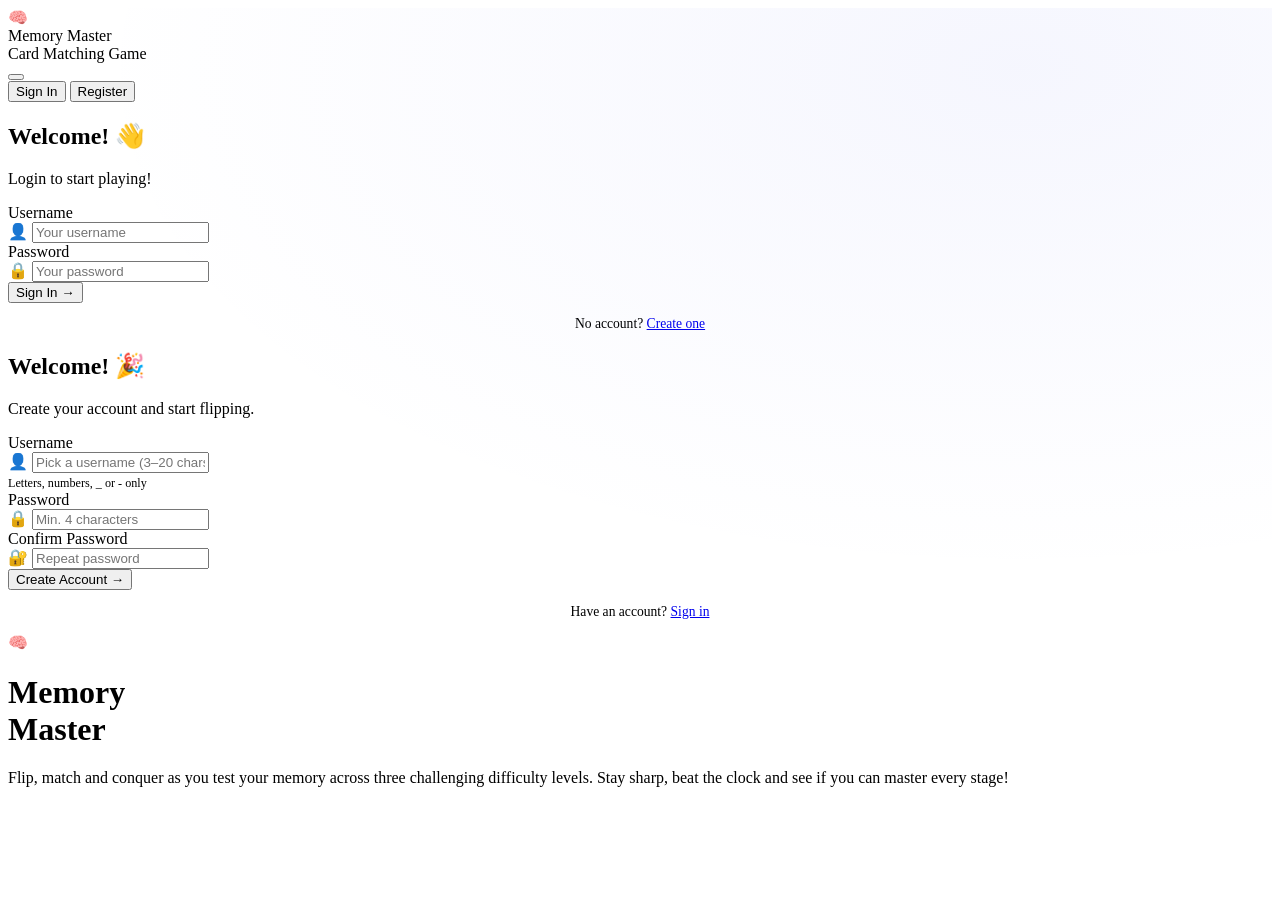
==== index.html @ 286e4a3a "first commit" ====
<!DOCTYPE html>
<html lang="en" data-theme="light">
<head>
  <meta charset="UTF-8"/>
  <meta name="viewport" content="width=device-width, initial-scale=1"/>
  <title>Memory Master — Welcome</title>
  <link rel="stylesheet" href="style.css"/>
  
  <style>
    .auth-form-side {
      position: relative;
      background: var(--surface);
      border-right: 1px solid var(--border);
    }
    
    .auth-form-side::before {
      content: '';
      position: absolute;
      inset: 0;
      background: radial-gradient(ellipse at 80% 10%, rgba(91, 106, 240, 0.06) 0%, transparent 65%);
      pointer-events: none;
    }
  </style>
</head>
<body>
  <div class="auth-wrap">

    <div class="auth-panel auth-form-side">
      <div class="auth-inner">

        <div class="auth-brand">
          <div class="auth-brand-icon">🧠</div>
          <div>
            <div class="auth-brand-name" style="font-family:'Baloo 2',cursive">Memory Master</div>
            <div class="auth-brand-sub">Card Matching Game</div>
          </div>
          <button class="theme-btn" style="margin-left:auto" title="Toggle theme"></button>
        </div>

        <div class="auth-tabs">
          <button class="auth-tab active" id="tab-login" onclick="switchTab('login')">
            Sign In
          </button>
          <button class="auth-tab" id="tab-register" onclick="switchTab('register')">
            Register
          </button>
        </div>

        <div id="form-login" class="auth-form">
          
          <div>
            <h2 class="auth-heading">Welcome! 👋</h2>
            <p class="auth-sub">Login to start playing!</p>
          </div>

          <div class="form-group">
            <label class="form-label" for="l-user">Username</label>
            <div class="input-icon-wrap">
              <span class="input-icon">👤</span>
              <input 
                class="form-input" 
                type="text" 
                id="l-user"
                placeholder="Your username" 
                maxlength="20"
                autocomplete="username" 
                onkeydown="if(event.key==='Enter') doLogin()"
              />
            </div>
          </div>

          <div class="form-group">
            <label class="form-label" for="l-pass">Password</label>
            <div class="input-icon-wrap">
              <span class="input-icon">🔒</span>
              <input 
                class="form-input" 
                type="password" 
                id="l-pass"
                placeholder="Your password" 
                maxlength="60"
                autocomplete="current-password" 
                onkeydown="if(event.key==='Enter') doLogin()"
              />
            </div>
            <span class="form-error" id="l-err"></span>
          </div>

          <button class="btn btn-primary btn-full btn-lg" id="l-btn" onclick="doLogin()">
            Sign In →
          </button>

          <p style="text-align:center;font-size:.85rem;color:var(--text3)">
            No account? <a href="#" onclick="switchTab('register')">Create one</a>
          </p>
        </div>

        <div id="form-register" class="auth-form hidden">
          
          <div>
            <h2 class="auth-heading">Welcome! 🎉</h2>
            <p class="auth-sub">Create your account and start flipping.</p>
          </div>

          <div class="form-group">
            <label class="form-label" for="r-user">Username</label>
            <div class="input-icon-wrap">
              <span class="input-icon">👤</span>
              <input 
                class="form-input" 
                type="text" 
                id="r-user"
                placeholder="Pick a username (3–20 chars)" 
                maxlength="20"
                autocomplete="username" 
                onkeydown="if(event.key==='Enter') doRegister()"
              />
            </div>
            <small style="color:var(--text3);font-size:.76rem;margin-top:1px">
              Letters, numbers, _ or - only
            </small>
          </div>

          <div class="form-group">
            <label class="form-label" for="r-pass">Password</label>
            <div class="input-icon-wrap">
              <span class="input-icon">🔒</span>
              <input 
                class="form-input" 
                type="password" 
                id="r-pass"
                placeholder="Min. 4 characters" 
                maxlength="60"
                autocomplete="new-password" 
                onkeydown="if(event.key==='Enter') doRegister()"
              />
            </div>
          </div>

          <div class="form-group">
            <label class="form-label" for="r-pass2">Confirm Password</label>
            <div class="input-icon-wrap">
              <span class="input-icon">🔐</span>
              <input 
                class="form-input" 
                type="password" 
                id="r-pass2"
                placeholder="Repeat password" 
                maxlength="60"
                autocomplete="new-password" 
                onkeydown="if(event.key==='Enter') doRegister()"
              />
            </div>
            <span class="form-error" id="r-err"></span>
            <span class="form-success" id="r-ok"></span>
          </div>

          <button class="btn btn-primary btn-full btn-lg" id="r-btn" onclick="doRegister()">
            Create Account →
          </button>

          <p style="text-align:center;font-size:.85rem;color:var(--text3)">
            Have an account? <a href="#" onclick="switchTab('login')">Sign in</a>
          </p>
        </div>

      </div>
    </div>

    <div class="auth-panel auth-hero-side">
      
      <div class="h-orb h-orb-1"></div>
      <div class="h-orb h-orb-2"></div>
      <div class="h-orb h-orb-3"></div>

      <div class="auth-hero-content">
        <span class="auth-hero-icon">🧠</span>
        <h1 class="auth-hero-title">
          Memory<br/>Master
        </h1>
        <p class="auth-hero-desc">
          Flip, match and conquer as you test your memory across three challenging difficulty levels. 
          Stay sharp, beat the clock and see if you can master every stage!
        </p>
      </div>
      
    </div>

  </div>

  <!-- Scripts -->
  <script src="app.js"></script>
  
  <script>
    // Redirect if already signed in
    if (Auth.isLoggedIn()) {
      window.location.href = 'home.html';
    }

    // Initialize theme system
    Theme.init();

    // TAB SWITCHING
    
    /**
     * Switch between login and registration tabs
     */
    function switchTab(tab) {
      const isLogin = (tab === 'login');
      
      // Update tab button states
      const loginTab = document.getElementById('tab-login');
      const registerTab = document.getElementById('tab-register');
      
      loginTab.classList.toggle('active', isLogin);
      registerTab.classList.toggle('active', !isLogin);
      
      // Show/hide forms
      const loginForm = document.getElementById('form-login');
      const registerForm = document.getElementById('form-register');
      
      loginForm.classList.toggle('hidden', !isLogin);
      registerForm.classList.toggle('hidden', isLogin);
      
      // Clear all error/success messages
      const messageIds = ['l-err', 'r-err', 'r-ok'];
      
      messageIds.forEach(id => {
        const element = document.getElementById(id);
        if (element) {
          element.textContent = '';
        }
      });
    }

    // LOGIN HANDLER
    
    /**
     * Process login form submission
     */
    function doLogin() {
      // Get form values
      const username = document.getElementById('l-user').value;
      const password = document.getElementById('l-pass').value;
      
      // Get UI elements
      const errorElement = document.getElementById('l-err');
      const buttonElement = document.getElementById('l-btn');
      
      // Clear previous error
      errorElement.textContent = '';
      
      // Disable button and show loading state
      buttonElement.disabled = true;
      buttonElement.textContent = 'Signing in…';
      
      // Simulate slight delay for better UX
      setTimeout(() => {
        // Attempt login
        const result = Auth.login(username, password);
        
        if (result.ok) {
          // Login successful
          buttonElement.textContent = '✓ Done!';
          
          // Redirect to home page
          setTimeout(() => {
            window.location.href = 'home.html';
          }, 380);
        } else {
          // Login failed - show error
          errorElement.textContent = result.msg;
          
          // Re-enable button
          buttonElement.disabled = false;
          buttonElement.textContent = 'Sign In →';
        }
      }, 250);
    }

    // REGISTRATION HANDLER
    
    /**
     * Process registration form submission
     */
    function doRegister() {
      // Get form values
      const username = document.getElementById('r-user').value;
      const password = document.getElementById('r-pass').value;
      const confirmPassword = document.getElementById('r-pass2').value;
      
      // Get UI elements
      const errorElement = document.getElementById('r-err');
      const successElement = document.getElementById('r-ok');
      const buttonElement = document.getElementById('r-btn');
      
      // Clear previous messages
      errorElement.textContent = '';
      successElement.textContent = '';
      
      // Validate passwords match
      if (password !== confirmPassword) {
        errorElement.textContent = 'Passwords do not match.';
        return;
      }
      
      // Disable button and show loading state
      buttonElement.disabled = true;
      buttonElement.textContent = 'Creating…';
      
      // Simulate slight delay for better UX
      setTimeout(() => {
        // Attempt registration
        const result = Auth.register(username, password);
        
        if (result.ok) {
          // Registration successful
          successElement.textContent = '✓ Account created!';
          buttonElement.textContent = '✓ Redirecting…';
          
          // Redirect to home page
          setTimeout(() => {
            window.location.href = 'home.html';
          }, 420);
        } else {
          // Registration failed - show error
          errorElement.textContent = result.msg;
          
          // Re-enable button
          buttonElement.disabled = false;
          buttonElement.content = 'Create Account →';
        }
      }, 250);
    }
  </script>
  
</body>
</html>
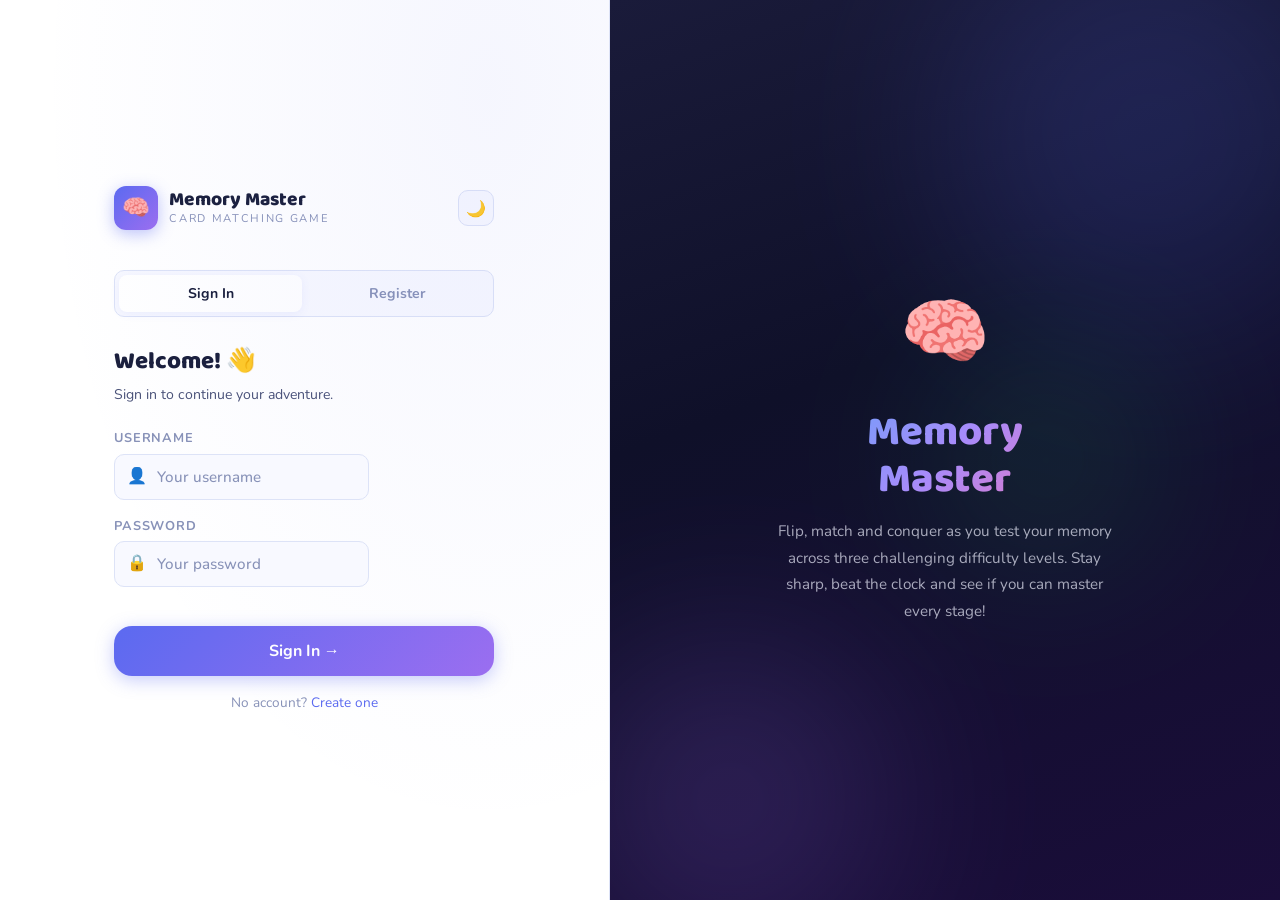
==== commit c1021a70: "Update index.html" ====
--- a/index.html
+++ b/index.html
@@ -1,338 +1,252 @@
 <!DOCTYPE html>
 <html lang="en" data-theme="light">
 <head>
-  <meta charset="UTF-8"/>
-  <meta name="viewport" content="width=device-width, initial-scale=1"/>
-  <title>Memory Master — Welcome</title>
-  <link rel="stylesheet" href="style.css"/>
-  
-  <style>
-    .auth-form-side {
-      position: relative;
-      background: var(--surface);
-      border-right: 1px solid var(--border);
-    }
-    
-    .auth-form-side::before {
-      content: '';
-      position: absolute;
-      inset: 0;
-      background: radial-gradient(ellipse at 80% 10%, rgba(91, 106, 240, 0.06) 0%, transparent 65%);
-      pointer-events: none;
-    }
-  </style>
+<meta charset="UTF-8"/>
+<meta name="viewport" content="width=device-width,initial-scale=1"/>
+<title>Memory Master — Welcome</title>
+<link rel="stylesheet" href="style.css"/>
+<style>
+/* Auth page-specific tweaks */
+.auth-form-side {
+  position: relative;
+  background: var(--surface);
+  border-right: 1px solid var(--border);
+}
+/* Light subtle bg on form side */
+.auth-form-side::before {
+  content: '';
+  position: absolute;
+  inset: 0;
+  background: radial-gradient(ellipse at 80% 10%, rgba(91,106,240,.06) 0%, transparent 65%);
+  pointer-events: none;
+}
+</style>
 </head>
 <body>
-  <div class="auth-wrap">
-
-    <div class="auth-panel auth-form-side">
-      <div class="auth-inner">
-
-        <div class="auth-brand">
-          <div class="auth-brand-icon">🧠</div>
-          <div>
-            <div class="auth-brand-name" style="font-family:'Baloo 2',cursive">Memory Master</div>
-            <div class="auth-brand-sub">Card Matching Game</div>
-          </div>
-          <button class="theme-btn" style="margin-left:auto" title="Toggle theme"></button>
-        </div>
-
-        <div class="auth-tabs">
-          <button class="auth-tab active" id="tab-login" onclick="switchTab('login')">
-            Sign In
-          </button>
-          <button class="auth-tab" id="tab-register" onclick="switchTab('register')">
-            Register
-          </button>
-        </div>
-
-        <div id="form-login" class="auth-form">
-          
-          <div>
-            <h2 class="auth-heading">Welcome! 👋</h2>
-            <p class="auth-sub">Login to start playing!</p>
-          </div>
-
-          <div class="form-group">
-            <label class="form-label" for="l-user">Username</label>
-            <div class="input-icon-wrap">
-              <span class="input-icon">👤</span>
-              <input 
-                class="form-input" 
-                type="text" 
-                id="l-user"
-                placeholder="Your username" 
-                maxlength="20"
-                autocomplete="username" 
-                onkeydown="if(event.key==='Enter') doLogin()"
-              />
-            </div>
-          </div>
-
-          <div class="form-group">
-            <label class="form-label" for="l-pass">Password</label>
-            <div class="input-icon-wrap">
-              <span class="input-icon">🔒</span>
-              <input 
-                class="form-input" 
-                type="password" 
-                id="l-pass"
-                placeholder="Your password" 
-                maxlength="60"
-                autocomplete="current-password" 
-                onkeydown="if(event.key==='Enter') doLogin()"
-              />
-            </div>
-            <span class="form-error" id="l-err"></span>
-          </div>
-
-          <button class="btn btn-primary btn-full btn-lg" id="l-btn" onclick="doLogin()">
-            Sign In →
-          </button>
-
-          <p style="text-align:center;font-size:.85rem;color:var(--text3)">
-            No account? <a href="#" onclick="switchTab('register')">Create one</a>
-          </p>
-        </div>
-
-        <div id="form-register" class="auth-form hidden">
-          
-          <div>
-            <h2 class="auth-heading">Welcome! 🎉</h2>
-            <p class="auth-sub">Create your account and start flipping.</p>
-          </div>
-
-          <div class="form-group">
-            <label class="form-label" for="r-user">Username</label>
-            <div class="input-icon-wrap">
-              <span class="input-icon">👤</span>
-              <input 
-                class="form-input" 
-                type="text" 
-                id="r-user"
-                placeholder="Pick a username (3–20 chars)" 
-                maxlength="20"
-                autocomplete="username" 
-                onkeydown="if(event.key==='Enter') doRegister()"
-              />
-            </div>
-            <small style="color:var(--text3);font-size:.76rem;margin-top:1px">
-              Letters, numbers, _ or - only
-            </small>
-          </div>
-
-          <div class="form-group">
-            <label class="form-label" for="r-pass">Password</label>
-            <div class="input-icon-wrap">
-              <span class="input-icon">🔒</span>
-              <input 
-                class="form-input" 
-                type="password" 
-                id="r-pass"
-                placeholder="Min. 4 characters" 
-                maxlength="60"
-                autocomplete="new-password" 
-                onkeydown="if(event.key==='Enter') doRegister()"
-              />
-            </div>
-          </div>
-
-          <div class="form-group">
-            <label class="form-label" for="r-pass2">Confirm Password</label>
-            <div class="input-icon-wrap">
-              <span class="input-icon">🔐</span>
-              <input 
-                class="form-input" 
-                type="password" 
-                id="r-pass2"
-                placeholder="Repeat password" 
-                maxlength="60"
-                autocomplete="new-password" 
-                onkeydown="if(event.key==='Enter') doRegister()"
-              />
-            </div>
-            <span class="form-error" id="r-err"></span>
-            <span class="form-success" id="r-ok"></span>
-          </div>
-
-          <button class="btn btn-primary btn-full btn-lg" id="r-btn" onclick="doRegister()">
-            Create Account →
-          </button>
-
-          <p style="text-align:center;font-size:.85rem;color:var(--text3)">
-            Have an account? <a href="#" onclick="switchTab('login')">Sign in</a>
-          </p>
-        </div>
-
-      </div>
+
+<div class="auth-wrap">
+
+  <!-- ── Form Side ── -->
+  <div class="auth-panel auth-form-side">
+    <div class="auth-inner">
+
+      <!-- Brand + theme toggle -->
+      <div class="auth-brand">
+        <div class="auth-brand-icon">🧠</div>
+        <div>
+          <div class="auth-brand-name" style="font-family:'Baloo 2',cursive">Memory Master</div>
+          <div class="auth-brand-sub">Card Matching Game</div>
+        </div>
+        <button class="theme-btn" style="margin-left:auto" title="Toggle theme"></button>
+      </div>
+
+      <!-- Tabs -->
+      <div class="auth-tabs">
+        <button class="auth-tab active" id="tab-login"    onclick="switchTab('login')">Sign In</button>
+        <button class="auth-tab"        id="tab-register" onclick="switchTab('register')">Register</button>
+      </div>
+
+      <!-- LOGIN FORM -->
+      <div id="form-login" class="auth-form">
+        <div>
+          <h2 class="auth-heading">Welcome! 👋</h2>
+          <p class="auth-sub">Sign in to continue your adventure.</p>
+        </div>
+
+        <div class="form-group">
+          <label class="form-label" for="l-user">Username</label>
+          <div class="input-icon-wrap">
+            <span class="input-icon">👤</span>
+            <input class="form-input" type="text" id="l-user"
+              placeholder="Your username" maxlength="20"
+              autocomplete="username" onkeydown="if(event.key==='Enter')doLogin()"/>
+          </div>
+        </div>
+
+        <div class="form-group">
+          <label class="form-label" for="l-pass">Password</label>
+          <div class="input-icon-wrap">
+            <span class="input-icon">🔒</span>
+            <input class="form-input" type="password" id="l-pass"
+              placeholder="Your password" maxlength="60"
+              autocomplete="current-password" onkeydown="if(event.key==='Enter')doLogin()"/>
+          </div>
+          <span class="form-error" id="l-err"></span>
+        </div>
+
+        <button class="btn btn-primary btn-full btn-lg" id="l-btn" onclick="doLogin()">
+          Sign In →
+        </button>
+
+        <p style="text-align:center;font-size:.85rem;color:var(--text3)">
+          No account? <a href="#" onclick="switchTab('register')">Create one</a>
+        </p>
+      </div>
+
+      <!-- REGISTER FORM -->
+      <div id="form-register" class="auth-form hidden">
+        <div>
+          <h2 class="auth-heading">Welcome! 🎉</h2>
+          <p class="auth-sub">Create your account and start flipping.</p>
+        </div>
+
+        <div class="form-group">
+          <label class="form-label" for="r-user">Username</label>
+          <div class="input-icon-wrap">
+            <span class="input-icon">👤</span>
+            <input class="form-input" type="text" id="r-user"
+              placeholder="Pick a username (3–20 chars)" maxlength="20"
+              autocomplete="username" onkeydown="if(event.key==='Enter')doRegister()"/>
+          </div>
+          <span class="form-error" id="r-user-err"></span>
+          <small style="color:var(--text3);font-size:.76rem;margin-top:1px">Letters, numbers, _ or - only (no spaces)</small>
+        </div>
+
+        <div class="form-group">
+          <label class="form-label" for="r-pass">Password</label>
+          <div class="input-icon-wrap">
+            <span class="input-icon">🔒</span>
+            <input class="form-input" type="password" id="r-pass"
+              placeholder="Min. 4 characters" maxlength="60"
+              autocomplete="new-password" onkeydown="if(event.key==='Enter')doRegister()"/>
+          </div>
+        </div>
+
+        <div class="form-group">
+          <label class="form-label" for="r-pass2">Confirm Password</label>
+          <div class="input-icon-wrap">
+            <span class="input-icon">🔐</span>
+            <input class="form-input" type="password" id="r-pass2"
+              placeholder="Repeat password" maxlength="60"
+              autocomplete="new-password" onkeydown="if(event.key==='Enter')doRegister()"/>
+          </div>
+          <span class="form-error"   id="r-err"></span>
+          <span class="form-success" id="r-ok"></span>
+        </div>
+
+        <button class="btn btn-primary btn-full btn-lg" id="r-btn" onclick="doRegister()">
+          Create Account →
+        </button>
+
+        <p style="text-align:center;font-size:.85rem;color:var(--text3)">
+          Have an account? <a href="#" onclick="switchTab('login')">Sign in</a>
+        </p>
+      </div>
+
     </div>
-
-    <div class="auth-panel auth-hero-side">
-      
-      <div class="h-orb h-orb-1"></div>
-      <div class="h-orb h-orb-2"></div>
-      <div class="h-orb h-orb-3"></div>
-
-      <div class="auth-hero-content">
-        <span class="auth-hero-icon">🧠</span>
-        <h1 class="auth-hero-title">
-          Memory<br/>Master
-        </h1>
-        <p class="auth-hero-desc">
-          Flip, match and conquer as you test your memory across three challenging difficulty levels. 
-          Stay sharp, beat the clock and see if you can master every stage!
-        </p>
-      </div>
-      
+  </div>
+
+  <!-- ── Hero Side ── -->
+  <div class="auth-panel auth-hero-side">
+    <div class="h-orb h-orb-1"></div>
+    <div class="h-orb h-orb-2"></div>
+    <div class="h-orb h-orb-3"></div>
+
+    <div class="auth-hero-content">
+      <span class="auth-hero-icon">🧠</span>
+      <h1 class="auth-hero-title">Memory<br/>Master</h1>
+      <p class="auth-hero-desc">
+        Flip, match and conquer as you test your memory across three challenging difficulty levels. Stay sharp, beat the clock and see if you can master every stage!
+      </p>
     </div>
-
   </div>
 
-  <!-- Scripts -->
-  <script src="app.js"></script>
-  
-  <script>
-    // Redirect if already signed in
-    if (Auth.isLoggedIn()) {
-      window.location.href = 'home.html';
-    }
-
-    // Initialize theme system
-    Theme.init();
-
-    // TAB SWITCHING
-    
-    /**
-     * Switch between login and registration tabs
-     */
-    function switchTab(tab) {
-      const isLogin = (tab === 'login');
-      
-      // Update tab button states
-      const loginTab = document.getElementById('tab-login');
-      const registerTab = document.getElementById('tab-register');
-      
-      loginTab.classList.toggle('active', isLogin);
-      registerTab.classList.toggle('active', !isLogin);
-      
-      // Show/hide forms
-      const loginForm = document.getElementById('form-login');
-      const registerForm = document.getElementById('form-register');
-      
-      loginForm.classList.toggle('hidden', !isLogin);
-      registerForm.classList.toggle('hidden', isLogin);
-      
-      // Clear all error/success messages
-      const messageIds = ['l-err', 'r-err', 'r-ok'];
-      
-      messageIds.forEach(id => {
-        const element = document.getElementById(id);
-        if (element) {
-          element.textContent = '';
-        }
-      });
-    }
-
-    // LOGIN HANDLER
-    
-    /**
-     * Process login form submission
-     */
-    function doLogin() {
-      // Get form values
-      const username = document.getElementById('l-user').value;
-      const password = document.getElementById('l-pass').value;
-      
-      // Get UI elements
-      const errorElement = document.getElementById('l-err');
-      const buttonElement = document.getElementById('l-btn');
-      
-      // Clear previous error
-      errorElement.textContent = '';
-      
-      // Disable button and show loading state
-      buttonElement.disabled = true;
-      buttonElement.textContent = 'Signing in…';
-      
-      // Simulate slight delay for better UX
-      setTimeout(() => {
-        // Attempt login
-        const result = Auth.login(username, password);
-        
-        if (result.ok) {
-          // Login successful
-          buttonElement.textContent = '✓ Done!';
-          
-          // Redirect to home page
-          setTimeout(() => {
-            window.location.href = 'home.html';
-          }, 380);
-        } else {
-          // Login failed - show error
-          errorElement.textContent = result.msg;
-          
-          // Re-enable button
-          buttonElement.disabled = false;
-          buttonElement.textContent = 'Sign In →';
-        }
-      }, 250);
-    }
-
-    // REGISTRATION HANDLER
-    
-    /**
-     * Process registration form submission
-     */
-    function doRegister() {
-      // Get form values
-      const username = document.getElementById('r-user').value;
-      const password = document.getElementById('r-pass').value;
-      const confirmPassword = document.getElementById('r-pass2').value;
-      
-      // Get UI elements
-      const errorElement = document.getElementById('r-err');
-      const successElement = document.getElementById('r-ok');
-      const buttonElement = document.getElementById('r-btn');
-      
-      // Clear previous messages
-      errorElement.textContent = '';
-      successElement.textContent = '';
-      
-      // Validate passwords match
-      if (password !== confirmPassword) {
-        errorElement.textContent = 'Passwords do not match.';
-        return;
+</div>
+
+<script src="app.js"></script>
+<script>
+  // Redirect if already signed in
+  if (Auth.isLoggedIn()) window.location.href = 'home.html';
+
+  // Theme
+  Theme.init();
+
+  function switchTab(tab) {
+    const isLogin = tab === 'login';
+    document.getElementById('tab-login').classList.toggle('active', isLogin);
+    document.getElementById('tab-register').classList.toggle('active', !isLogin);
+    document.getElementById('form-login').classList.toggle('hidden', !isLogin);
+    document.getElementById('form-register').classList.toggle('hidden', isLogin);
+    ['l-err','r-user-err','r-err','r-ok'].forEach(id=>{
+      const el=document.getElementById(id);
+      if(el) el.textContent='';
+    });
+  }
+
+  function doLogin() {
+    const u = document.getElementById('l-user').value;
+    const p = document.getElementById('l-pass').value;
+    const err = document.getElementById('l-err');
+    const btn = document.getElementById('l-btn');
+    err.textContent = '';
+    btn.disabled = true;
+    btn.textContent = 'Signing in…';
+    setTimeout(()=>{
+      const res = Auth.login(u, p);
+      if (res.ok) {
+        btn.textContent = '✓ Done!';
+        setTimeout(()=>window.location.href='home.html', 380);
+      } else {
+        err.textContent = res.msg;
+        btn.disabled = false;
+        btn.textContent = 'Sign In →';
       }
-      
-      // Disable button and show loading state
-      buttonElement.disabled = true;
-      buttonElement.textContent = 'Creating…';
-      
-      // Simulate slight delay for better UX
-      setTimeout(() => {
-        // Attempt registration
-        const result = Auth.register(username, password);
-        
-        if (result.ok) {
-          // Registration successful
-          successElement.textContent = '✓ Account created!';
-          buttonElement.textContent = '✓ Redirecting…';
-          
-          // Redirect to home page
-          setTimeout(() => {
-            window.location.href = 'home.html';
-          }, 420);
-        } else {
-          // Registration failed - show error
-          errorElement.textContent = result.msg;
-          
-          // Re-enable button
-          buttonElement.disabled = false;
-          buttonElement.content = 'Create Account →';
-        }
-      }, 250);
-    }
-  </script>
-  
+    }, 250);
+  }
+
+  function doRegister() {
+    const u   = document.getElementById('r-user').value.trim();
+    const p   = document.getElementById('r-pass').value;
+    const p2  = document.getElementById('r-pass2').value;
+    const userErr = document.getElementById('r-user-err');
+    const err     = document.getElementById('r-err');
+    const ok      = document.getElementById('r-ok');
+    const btn     = document.getElementById('r-btn');
+
+    // Clear everything first
+    userErr.textContent = '';
+    err.textContent     = '';
+    ok.textContent      = '';
+
+    // Validate username here directly
+    if (!u) {
+      userErr.textContent = 'Username cannot be empty.';
+      document.getElementById('r-user').focus();
+      return;
+    }
+    if (!/^[a-zA-Z0-9_\-]{3,20}$/.test(u)) {
+      userErr.textContent = 'No spaces! Use letters, numbers, _ or - only (3–20 chars).';
+      document.getElementById('r-user').focus();
+      return;
+    }
+
+    // Validate passwords here directly
+    if (!p || p.length < 4) {
+      err.textContent = 'Password must be at least 4 characters.';
+      return;
+    }
+    if (p !== p2) {
+      err.textContent = 'Passwords do not match.';
+      return;
+    }
+
+    btn.disabled = true;
+    btn.textContent = 'Creating…';
+
+    setTimeout(() => {
+      const res = Auth.register(u, p);
+      if (res.ok) {
+        ok.textContent  = '✓ Account created!';
+        btn.textContent = '✓ Redirecting…';
+        setTimeout(() => window.location.href = 'home.html', 420);
+      } else {
+        // Only remaining failure = duplicate username
+        userErr.textContent = res.msg;
+        btn.disabled    = false;
+        btn.textContent = 'Create Account →';
+      }
+    }, 250);
+  }
+</script>
 </body>
-</html>+</html>
--- a/style.css
+++ b/style.css
@@ -0,0 +1,2394 @@
+/* ============================================================================
+   MEMORY MASTER (MAIN STYLESHEET)
+   Fonts, Variables, Reset, Components, Themes and Layouts
+   ============================================================================ */
+
+/* ============================================================================
+   GOOGLE FONTS IMPORTS
+   ============================================================================ */
+@import url('https://fonts.googleapis.com/css2?family=Baloo+2:wght@400;500;600;700;800&family=Nunito:wght@300;400;500;600;700;800;900&display=swap');
+
+/* ============================================================================
+   CSS VARIABLES — Light Theme (default)
+   ============================================================================ */
+:root {
+  /* Background Colors */
+  --bg: #f5f7ff;
+  --bg2: #eef1fb;
+  --surface: #ffffff;
+  --surface2: #f8f9ff;
+  --surface3: #edf0ff;
+  
+  /* Borders */
+  --border: #dde3f7;
+  --border2: #c8d0f0;
+  
+  /* Text Colors */
+  --text: #1a1f3c;
+  --text2: #4a5278;
+  --text3: #8892b8;
+  
+  /* Accent Colors */
+  --accent: #5b6af0;
+  --accent2: #7c3aed;
+  --grad: linear-gradient(135deg, #5b6af0, #9c6ef0);
+  
+  /* Status Colors */
+  --success: #22c55e;
+  --warning: #f59e0b;
+  --danger: #ef4444;
+  --gold: #f0c060;
+  
+  /* Shadows */
+  --shadow-s: 0 2px 10px rgba(91, 106, 240, 0.08);
+  --shadow-m: 0 4px 24px rgba(91, 106, 240, 0.13);
+  --shadow-l: 0 12px 48px rgba(91, 106, 240, 0.18);
+  
+  /* Border Radius */
+  --r: 10px;
+  --r-lg: 18px;
+  --r-xl: 24px;
+  
+  /* Transitions */
+  --t: 0.22s ease;
+  
+  /* Layout */
+  --nav-h: 58px;
+}
+
+/* ============================================================================
+   DARK THEME VARIABLES
+   ============================================================================ */
+[data-theme="dark"] {
+  /* Background Colors */
+  --bg: #0e0f1a;
+  --bg2: #141524;
+  --surface: #1a1b2e;
+  --surface2: #1f2038;
+  --surface3: #252645;
+  
+  /* Borders */
+  --border: #2e3060;
+  --border2: #3d4080;
+  
+  /* Text Colors */
+  --text: #e8eaf8;
+  --text2: #9098c8;
+  --text3: #5a6090;
+  
+  /* Shadows (darker) */
+  --shadow-s: 0 2px 10px rgba(0, 0, 0, 0.4);
+  --shadow-m: 0 4px 24px rgba(0, 0, 0, 0.5);
+  --shadow-l: 0 12px 48px rgba(0, 0, 0, 0.6);
+  
+  /* Note: accent colors remain the same */
+}
+
+/* ============================================================================
+   RESET & BASE STYLES
+   ============================================================================ */
+*,
+*::before,
+*::after {
+  box-sizing: border-box;
+  margin: 0;
+  padding: 0;
+}
+
+html {
+  scroll-behavior: smooth;
+}
+
+body {
+  font-family: 'Nunito', sans-serif;
+  background: var(--bg);
+  color: var(--text);
+  min-height: 100vh;
+  line-height: 1.6;
+  transition: background var(--t), color var(--t);
+  overflow-x: hidden;
+}
+
+/* Links */
+a {
+  color: var(--accent);
+  text-decoration: none;
+}
+
+a:hover {
+  text-decoration: underline;
+}
+
+/* Scrollbar Styling */
+::-webkit-scrollbar {
+  width: 5px;
+}
+
+::-webkit-scrollbar-track {
+  background: var(--bg);
+}
+
+::-webkit-scrollbar-thumb {
+  background: var(--border2);
+  border-radius: 99px;
+}
+
+/* ============================================================================
+   UTILITY CLASSES
+   ============================================================================ */
+.hidden {
+  display: none !important;
+}
+
+.grad-text {
+  background: var(--grad);
+  -webkit-background-clip: text;
+  -webkit-text-fill-color: transparent;
+  background-clip: text;
+}
+
+/* ============================================================================
+   BUTTON COMPONENTS
+   ============================================================================ */
+.btn {
+  display: inline-flex;
+  align-items: center;
+  justify-content: center;
+  gap: 6px;
+  padding: 11px 22px;
+  border-radius: var(--r);
+  font-family: 'Nunito', sans-serif;
+  font-size: 0.9rem;
+  font-weight: 700;
+  border: none;
+  cursor: pointer;
+  transition: all var(--t);
+  white-space: nowrap;
+  text-decoration: none;
+}
+
+/* Primary Button */
+.btn-primary {
+  background: var(--grad);
+  color: #fff;
+  box-shadow: 0 4px 18px rgba(91, 106, 240, 0.35);
+}
+
+.btn-primary:hover {
+  transform: translateY(-2px);
+  box-shadow: 0 6px 24px rgba(91, 106, 240, 0.45);
+  color: #fff;
+  text-decoration: none;
+}
+
+/* Outline Button */
+.btn-outline {
+  background: transparent;
+  color: var(--text);
+  border: 1.5px solid var(--border2);
+}
+
+.btn-outline:hover {
+  border-color: var(--accent);
+  color: var(--accent);
+  transform: translateY(-2px);
+  text-decoration: none;
+}
+
+/* Ghost Button */
+.btn-ghost {
+  background: transparent;
+  color: var(--text2);
+  padding: 8px 14px;
+}
+
+.btn-ghost:hover {
+  background: var(--surface3);
+  color: var(--text);
+}
+
+/* Danger Button */
+.btn-danger {
+  background: transparent;
+  color: var(--danger);
+  border: 1.5px solid var(--danger);
+}
+
+.btn-danger:hover {
+  background: var(--danger);
+  color: #fff;
+  transform: translateY(-2px);
+  text-decoration: none;
+}
+
+/* Button Sizes */
+.btn-sm {
+  padding: 7px 14px;
+  font-size: 0.82rem;
+}
+
+.btn-lg {
+  padding: 14px 34px;
+  font-size: 1rem;
+  border-radius: var(--r-lg);
+}
+
+.btn-full {
+  width: 100%;
+}
+
+/* Icon Button */
+.btn-icon {
+  width: 38px;
+  height: 38px;
+  padding: 0;
+  border-radius: var(--r);
+  background: var(--surface3);
+  border: 1px solid var(--border);
+}
+
+.btn-icon:hover {
+  border-color: var(--accent);
+}
+
+/* ============================================================================
+   FORM COMPONENTS
+   ============================================================================ */
+.form-group {
+  display: flex;
+  flex-direction: column;
+  gap: 5px;
+}
+
+.form-label {
+  font-size: 0.8rem;
+  font-weight: 700;
+  color: var(--text3);
+  letter-spacing: 0.06em;
+  text-transform: uppercase;
+}
+
+.form-input {
+  padding: 12px 15px;
+  border-radius: var(--r);
+  background: var(--surface2);
+  border: 1.5px solid var(--border);
+  color: var(--text);
+  font-family: 'Nunito', sans-serif;
+  font-size: 0.95rem;
+  font-weight: 500;
+  outline: none;
+  transition: border-color var(--t), box-shadow var(--t);
+}
+
+.form-input::placeholder {
+  color: var(--text3);
+}
+
+.form-input:focus {
+  border-color: var(--accent);
+  box-shadow: 0 0 0 3px rgba(91, 106, 240, 0.15);
+}
+
+/* Form Feedback */
+.form-error {
+  font-size: 0.8rem;
+  color: var(--danger);
+  font-weight: 700;
+  min-height: 18px;
+}
+
+.form-success {
+  font-size: 0.8rem;
+  color: var(--success);
+  font-weight: 700;
+}
+
+/* Input with Icon */
+.input-icon-wrap {
+  position: relative;
+}
+
+.input-icon-wrap .form-input {
+  padding-left: 42px;
+}
+
+.input-icon {
+  position: absolute;
+  left: 13px;
+  top: 50%;
+  transform: translateY(-50%);
+  font-size: 1rem;
+  pointer-events: none;
+}
+
+/* ============================================================================
+   BADGE COMPONENTS
+   ============================================================================ */
+.badge {
+  display: inline-flex;
+  align-items: center;
+  padding: 3px 10px;
+  border-radius: 99px;
+  font-size: 0.72rem;
+  font-weight: 700;
+  letter-spacing: 0.04em;
+  text-transform: uppercase;
+}
+
+/* Difficulty Badges */
+.badge-easy {
+  background: rgba(34, 197, 94, 0.12);
+  color: #16a34a;
+  border: 1px solid rgba(34, 197, 94, 0.3);
+}
+
+.badge-medium {
+  background: rgba(245, 158, 11, 0.12);
+  color: #d97706;
+  border: 1px solid rgba(245, 158, 11, 0.3);
+}
+
+.badge-hard {
+  background: rgba(239, 68, 68, 0.12);
+  color: #dc2626;
+  border: 1px solid rgba(239, 68, 68, 0.3);
+}
+
+.badge-extreme {
+  background: rgba(124, 58, 237, 0.12);
+  color: #7c3aed;
+  border: 1px solid rgba(124, 58, 237, 0.3);
+}
+
+/* ============================================================================
+   NAVIGATION BAR
+   ============================================================================ */
+.navbar {
+  position: fixed;
+  top: 0;
+  left: 0;
+  right: 0;
+  z-index: 100;
+  height: var(--nav-h);
+  padding: 0 20px;
+  display: flex;
+  align-items: center;
+  justify-content: space-between;
+  background: rgba(255, 255, 255, 0.88);
+  backdrop-filter: blur(16px);
+  -webkit-backdrop-filter: blur(16px);
+  border-bottom: 1px solid var(--border);
+  transition: background var(--t);
+}
+
+[data-theme="dark"] .navbar {
+  background: rgba(14, 15, 26, 0.88);
+}
+
+/* Logo Section */
+.nav-logo {
+  display: flex;
+  align-items: center;
+  gap: 9px;
+  font-family: 'Baloo 2', cursive;
+  font-size: 1.15rem;
+  font-weight: 800;
+  color: var(--text);
+  cursor: pointer;
+  transition: color var(--t);
+  user-select: none;
+}
+
+.nav-logo:hover {
+  color: var(--accent);
+}
+
+.nav-logo-mark {
+  width: 36px;
+  height: 36px;
+  border-radius: 10px;
+  background: var(--grad);
+  display: flex;
+  align-items: center;
+  justify-content: center;
+  font-size: 1.05rem;
+  box-shadow: 0 3px 12px rgba(91, 106, 240, 0.35);
+  transition: transform var(--t);
+}
+
+.nav-logo:hover .nav-logo-mark {
+  transform: rotate(-5deg) scale(1.08);
+}
+
+/* Navigation Actions */
+.nav-actions {
+  display: flex;
+  align-items: center;
+  gap: 7px;
+}
+
+/* User Button */
+.nav-user-btn {
+  display: flex;
+  align-items: center;
+  gap: 8px;
+  padding: 5px 13px 5px 5px;
+  background: var(--surface2);
+  border: 1.5px solid var(--border);
+  border-radius: 99px;
+  cursor: pointer;
+  transition: all var(--t);
+}
+
+.nav-user-btn:hover {
+  border-color: var(--accent);
+  box-shadow: 0 0 0 3px rgba(91, 106, 240, 0.12);
+}
+
+.nav-avatar {
+  width: 27px;
+  height: 27px;
+  border-radius: 50%;
+  background: var(--grad);
+  display: flex;
+  align-items: center;
+  justify-content: center;
+  font-size: 0.72rem;
+  font-weight: 900;
+  color: #fff;
+  text-transform: uppercase;
+  flex-shrink: 0;
+}
+
+.nav-username {
+  font-size: 0.88rem;
+  font-weight: 700;
+  color: var(--text);
+  max-width: 110px;
+  overflow: hidden;
+  text-overflow: ellipsis;
+  white-space: nowrap;
+}
+
+/* Theme Toggle Button */
+.theme-btn {
+  width: 36px;
+  height: 36px;
+  border-radius: var(--r);
+  background: var(--surface2);
+  border: 1.5px solid var(--border);
+  cursor: pointer;
+  display: flex;
+  align-items: center;
+  justify-content: center;
+  font-size: 1rem;
+  transition: all var(--t);
+}
+
+.theme-btn:hover {
+  border-color: var(--accent);
+}
+
+/* ============================================================================
+   PAGE LAYOUT
+   ============================================================================ */
+.page {
+  min-height: 100vh;
+  padding-top: var(--nav-h);
+}
+
+.container {
+  max-width: 960px;
+  margin: 0 auto;
+  padding: 0 20px;
+}
+
+.ui-card {
+  background: var(--surface);
+  border: 1px solid var(--border);
+  border-radius: var(--r-lg);
+  padding: 26px;
+  box-shadow: var(--shadow-s);
+}
+
+/* Section Title with Line */
+.section-label {
+  font-size: 0.8rem;
+  font-weight: 700;
+  color: var(--text3);
+  text-transform: uppercase;
+  letter-spacing: 0.12em;
+  display: flex;
+  align-items: center;
+  gap: 8px;
+  margin-bottom: 16px;
+}
+
+.section-label::after {
+  content: '';
+  flex: 1;
+  height: 1px;
+  background: var(--border);
+}
+
+/* ============================================================================
+   AUTHENTICATION PAGE (Login/Register)
+   ============================================================================ */
+.auth-wrap {
+  min-height: 100vh;
+  display: grid;
+  grid-template-columns: 1fr 1.1fr;
+}
+
+.auth-panel {
+  display: flex;
+  align-items: center;
+  justify-content: center;
+  padding: 48px 40px;
+}
+
+/* Form Side */
+.auth-form-side {
+  background: var(--surface);
+  border-right: 1px solid var(--border);
+  position: relative;
+  overflow: hidden;
+}
+
+[data-theme="dark"] .auth-form-side {
+  background: var(--surface);
+}
+
+/* Hero Side (right side) */
+.auth-hero-side {
+  background: linear-gradient(160deg, #1a1b3a 0%, #0f1029 40%, #1a0d3a 100%);
+  position: relative;
+  overflow: hidden;
+}
+
+/* Hero Side Orbs (decorative) */
+.h-orb {
+  position: absolute;
+  border-radius: 50%;
+  filter: blur(90px);
+  opacity: 0.18;
+  pointer-events: none;
+}
+
+.h-orb-1 {
+  width: 420px;
+  height: 420px;
+  background: #5b6af0;
+  top: -80px;
+  right: -80px;
+}
+
+.h-orb-2 {
+  width: 320px;
+  height: 320px;
+  background: #9c6ef0;
+  bottom: -60px;
+  left: -40px;
+}
+
+.h-orb-3 {
+  width: 200px;
+  height: 200px;
+  background: #22c55e;
+  top: 40%;
+  right: 20%;
+}
+
+/* Auth Inner Container */
+.auth-inner {
+  width: 100%;
+  max-width: 380px;
+}
+
+/* Auth Brand */
+.auth-brand {
+  display: flex;
+  align-items: center;
+  gap: 11px;
+  margin-bottom: 40px;
+}
+
+.auth-brand-icon {
+  width: 44px;
+  height: 44px;
+  border-radius: 12px;
+  background: var(--grad);
+  display: flex;
+  align-items: center;
+  justify-content: center;
+  font-size: 1.4rem;
+  box-shadow: 0 4px 16px rgba(91, 106, 240, 0.4);
+}
+
+.auth-brand-name {
+  font-family: 'Baloo 2', cursive;
+  font-size: 1.2rem;
+  font-weight: 800;
+  line-height: 1.1;
+}
+
+.auth-brand-sub {
+  font-size: 0.7rem;
+  color: var(--text3);
+  text-transform: uppercase;
+  letter-spacing: 0.15em;
+}
+
+/* Auth Tabs */
+.auth-tabs {
+  display: flex;
+  background: var(--surface2);
+  border: 1px solid var(--border);
+  border-radius: var(--r);
+  padding: 4px;
+  margin-bottom: 26px;
+  gap: 4px;
+}
+
+.auth-tab {
+  flex: 1;
+  padding: 9px;
+  border-radius: calc(var(--r) - 2px);
+  border: none;
+  cursor: pointer;
+  font-family: 'Nunito', sans-serif;
+  font-size: 0.88rem;
+  font-weight: 700;
+  background: transparent;
+  color: var(--text3);
+  transition: all var(--t);
+}
+
+.auth-tab.active {
+  background: var(--surface);
+  color: var(--text);
+  box-shadow: var(--shadow-s);
+}
+
+/* Auth Forms */
+.auth-form {
+  display: flex;
+  flex-direction: column;
+  gap: 16px;
+}
+
+.auth-heading {
+  font-family: 'Baloo 2', cursive;
+  font-size: 1.5rem;
+  font-weight: 800;
+  margin-bottom: 2px;
+}
+
+.auth-sub {
+  color: var(--text2);
+  font-size: 0.88rem;
+  margin-bottom: 6px;
+}
+
+/* Hero Side Content */
+.auth-hero-content {
+  text-align: center;
+  position: relative;
+  z-index: 1;
+  max-width: 420px;
+}
+
+.auth-hero-icon {
+  font-size: 4.5rem;
+  margin-bottom: 18px;
+  display: block;
+  animation: float-icon 3s ease-in-out infinite alternate;
+}
+
+@keyframes float-icon {
+  from {
+    transform: translateY(0);
+  }
+  to {
+    transform: translateY(-14px);
+  }
+}
+
+.auth-hero-title {
+  font-family: 'Baloo 2', cursive;
+  font-size: clamp(1.8rem, 4vw, 2.6rem);
+  font-weight: 800;
+  background: linear-gradient(135deg, #60a5fa, #a78bfa, #f472b6);
+  -webkit-background-clip: text;
+  -webkit-text-fill-color: transparent;
+  background-clip: text;
+  margin-bottom: 14px;
+  line-height: 1.15;
+}
+
+.auth-hero-desc {
+  color: rgba(232, 234, 248, 0.7);
+  font-size: 0.95rem;
+  line-height: 1.75;
+  max-width: 340px;
+  margin: 0 auto;
+}
+
+/* ============================================================================
+   HOME PAGE
+   ============================================================================ */
+.home-page {
+  padding-top: var(--nav-h);
+  min-height: 100vh;
+}
+
+.home-hero {
+  text-align: center;
+  padding: 44px 0 32px;
+}
+
+.home-welcome {
+  font-size: 0.82rem;
+  font-weight: 700;
+  color: var(--text3);
+  text-transform: uppercase;
+  letter-spacing: 0.18em;
+  margin-bottom: 8px;
+}
+
+.home-title {
+  font-family: 'Baloo 2', cursive;
+  font-size: clamp(1.6rem, 5vw, 2.8rem);
+  font-weight: 800;
+  margin-bottom: 10px;
+}
+
+.home-subtitle {
+  color: var(--text2);
+  font-size: 0.95rem;
+  max-width: 440px;
+  margin: 0 auto 32px;
+}
+
+/* Difficulty Cards Grid */
+.diff-grid {
+  display: grid;
+  grid-template-columns: repeat(2, 1fr);
+  gap: 14px;
+  margin-bottom: 32px;
+}
+
+.diff-card {
+  background: var(--surface);
+  border: 1.5px solid var(--border);
+  border-radius: var(--r-lg);
+  padding: 24px 20px;
+  cursor: pointer;
+  transition: all 0.28s ease;
+  text-decoration: none;
+  display: block;
+  color: var(--text);
+  position: relative;
+  overflow: hidden;
+}
+
+.diff-card::before {
+  content: '';
+  position: absolute;
+  inset: 0;
+  opacity: 0;
+  transition: opacity var(--t);
+}
+
+.diff-card:hover {
+  transform: translateY(-4px);
+  text-decoration: none;
+  color: var(--text);
+}
+
+/* Difficulty Card Variants */
+.diff-card.d-easy:hover {
+  border-color: rgba(34, 197, 94, 0.5);
+  box-shadow: 0 8px 32px rgba(34, 197, 94, 0.15);
+}
+
+.diff-card.d-medium:hover {
+  border-color: rgba(245, 158, 11, 0.5);
+  box-shadow: 0 8px 32px rgba(245, 158, 11, 0.15);
+}
+
+.diff-card.d-hard:hover {
+  border-color: rgba(239, 68, 68, 0.5);
+  box-shadow: 0 8px 32px rgba(239, 68, 68, 0.15);
+}
+
+.diff-card.d-extreme:hover {
+  border-color: rgba(124, 58, 237, 0.5);
+  box-shadow: 0 8px 32px rgba(124, 58, 237, 0.15);
+}
+
+.diff-card-head {
+  display: flex;
+  align-items: center;
+  justify-content: space-between;
+  margin-bottom: 12px;
+}
+
+.diff-icon {
+  font-size: 2rem;
+}
+
+.diff-title {
+  font-family: 'Baloo 2', cursive;
+  font-size: 1.1rem;
+  font-weight: 700;
+  margin-bottom: 3px;
+}
+
+.diff-desc {
+  font-size: 0.8rem;
+  color: var(--text3);
+  margin-bottom: 10px;
+}
+
+.diff-tags {
+  display: flex;
+  gap: 6px;
+  flex-wrap: wrap;
+}
+
+.diff-tag {
+  font-size: 0.72rem;
+  font-weight: 600;
+  color: var(--text3);
+  background: var(--surface2);
+  border: 1px solid var(--border);
+  padding: 2px 9px;
+  border-radius: 99px;
+}
+
+.home-quick {
+  display: flex;
+  gap: 10px;
+  justify-content: center;
+  margin-bottom: 32px;
+  flex-wrap: wrap;
+}
+
+/* ============================================================================
+   SIDEBAR (How to Play / About Panel)
+   ============================================================================ */
+.sidebar-overlay {
+  position: fixed;
+  inset: 0;
+  z-index: 190;
+  background: rgba(10, 11, 22, 0.5);
+  backdrop-filter: blur(5px);
+  -webkit-backdrop-filter: blur(5px);
+  opacity: 0;
+  pointer-events: none;
+  transition: opacity 0.28s ease;
+}
+
+.sidebar-overlay.show {
+  opacity: 1;
+  pointer-events: all;
+}
+
+.sidebar {
+  position: fixed;
+  left: 0;
+  top: 0;
+  bottom: 0;
+  width: min(340px, 92vw);
+  z-index: 191;
+  background: var(--surface);
+  border-right: 1px solid var(--border);
+  box-shadow: 4px 0 32px rgba(0, 0, 0, 0.2);
+  display: flex;
+  flex-direction: column;
+  transform: translateX(-100%);
+  transition: transform 0.32s cubic-bezier(0.4, 0, 0.2, 1);
+  overflow: hidden;
+}
+
+.sidebar.open {
+  transform: translateX(0);
+}
+
+.sidebar-header {
+  padding: 18px 20px 14px;
+  border-bottom: 1px solid var(--border);
+  display: flex;
+  align-items: center;
+  justify-content: space-between;
+  flex-shrink: 0;
+}
+
+.sidebar-brand {
+  display: flex;
+  align-items: center;
+  gap: 9px;
+}
+
+.sidebar-brand-icon {
+  width: 34px;
+  height: 34px;
+  border-radius: 9px;
+  background: var(--grad);
+  display: flex;
+  align-items: center;
+  justify-content: center;
+  font-size: 1rem;
+}
+
+.sidebar-brand-name {
+  font-family: 'Baloo 2', cursive;
+  font-size: 1.05rem;
+  font-weight: 800;
+}
+
+.sidebar-close {
+  width: 30px;
+  height: 30px;
+  border-radius: var(--r);
+  background: var(--surface3);
+  border: 1px solid var(--border);
+  cursor: pointer;
+  display: flex;
+  align-items: center;
+  justify-content: center;
+  font-size: 0.9rem;
+  transition: all var(--t);
+}
+
+.sidebar-close:hover {
+  background: var(--danger);
+  border-color: var(--danger);
+  color: #fff;
+}
+
+.sidebar-nav {
+  display: flex;
+  gap: 4px;
+  padding: 14px 16px 10px;
+  border-bottom: 1px solid var(--border);
+  flex-shrink: 0;
+}
+
+.sidebar-nav-btn {
+  flex: 1;
+  padding: 9px;
+  border-radius: var(--r);
+  border: 1.5px solid var(--border);
+  background: transparent;
+  font-family: 'Nunito', sans-serif;
+  font-size: 0.85rem;
+  font-weight: 700;
+  color: var(--text2);
+  cursor: pointer;
+  transition: all var(--t);
+}
+
+.sidebar-nav-btn:hover,
+.sidebar-nav-btn.active {
+  background: var(--grad);
+  border-color: transparent;
+  color: #fff;
+}
+
+.sidebar-body {
+  flex: 1;
+  overflow-y: auto;
+  padding: 20px 20px 28px;
+}
+
+.sidebar-section {
+  display: none;
+}
+
+.sidebar-section.visible {
+  display: block;
+}
+
+/* How-to Steps */
+.how-step {
+  display: flex;
+  gap: 13px;
+  padding: 14px 0;
+  border-bottom: 1px solid var(--border);
+}
+
+.how-step:last-child {
+  border-bottom: none;
+}
+
+.how-num {
+  width: 28px;
+  height: 28px;
+  border-radius: 50%;
+  background: var(--grad);
+  flex-shrink: 0;
+  display: flex;
+  align-items: center;
+  justify-content: center;
+  font-size: 0.78rem;
+  font-weight: 900;
+  color: #fff;
+  margin-top: 1px;
+}
+
+.how-step h4 {
+  font-size: 0.92rem;
+  font-weight: 800;
+  margin-bottom: 3px;
+}
+
+.how-step p {
+  font-size: 0.82rem;
+  color: var(--text2);
+  line-height: 1.55;
+}
+
+/* About Blocks */
+.about-block {
+  margin-bottom: 18px;
+}
+
+.about-block h4 {
+  font-family: 'Baloo 2', cursive;
+  font-size: 1rem;
+  font-weight: 700;
+  margin-bottom: 6px;
+  color: var(--accent);
+}
+
+.about-block p {
+  font-size: 0.85rem;
+  color: var(--text2);
+  line-height: 1.6;
+}
+
+/* ============================================================================
+   PROFILE MODAL
+   ============================================================================ */
+.profile-overlay {
+  position: fixed;
+  inset: 0;
+  z-index: 200;
+  background: rgba(10, 11, 22, 0.6);
+  backdrop-filter: blur(10px);
+  -webkit-backdrop-filter: blur(10px);
+  display: flex;
+  align-items: center;
+  justify-content: center;
+  padding: 20px;
+  opacity: 0;
+  pointer-events: none;
+  transition: opacity 0.28s ease;
+}
+
+.profile-overlay.show {
+  opacity: 1;
+  pointer-events: all;
+}
+
+.profile-modal {
+  background: var(--surface);
+  border: 1px solid var(--border);
+  border-radius: var(--r-xl);
+  width: min(500px, 98vw);
+  max-height: 90vh;
+  overflow-y: auto;
+  box-shadow: var(--shadow-l);
+  transform: scale(0.9) translateY(20px);
+  transition: transform 0.32s cubic-bezier(0.2, 1.4, 0.4, 1);
+}
+
+.profile-overlay.show .profile-modal {
+  transform: scale(1) translateY(0);
+}
+
+.profile-header {
+  padding: 26px 26px 18px;
+  border-bottom: 1px solid var(--border);
+  display: flex;
+  align-items: center;
+  gap: 16px;
+  position: relative;
+}
+
+.profile-close {
+  position: absolute;
+  top: 16px;
+  right: 16px;
+  width: 30px;
+  height: 30px;
+  border-radius: var(--r);
+  background: var(--surface3);
+  border: 1px solid var(--border);
+  cursor: pointer;
+  display: flex;
+  align-items: center;
+  justify-content: center;
+  font-size: 0.9rem;
+  transition: all var(--t);
+}
+
+.profile-close:hover {
+  background: var(--danger);
+  border-color: var(--danger);
+  color: #fff;
+}
+
+.profile-avatar-lg {
+  width: 56px;
+  height: 56px;
+  border-radius: 50%;
+  background: var(--grad);
+  flex-shrink: 0;
+  display: flex;
+  align-items: center;
+  justify-content: center;
+  font-size: 1.4rem;
+  font-weight: 900;
+  color: #fff;
+  text-transform: uppercase;
+  box-shadow: 0 4px 16px rgba(91, 106, 240, 0.35);
+}
+
+.profile-name {
+  font-family: 'Baloo 2', cursive;
+  font-size: 1.3rem;
+  font-weight: 800;
+}
+
+.profile-join {
+  font-size: 0.78rem;
+  color: var(--text3);
+  margin-top: 2px;
+}
+
+.profile-stats-row {
+  display: flex;
+  gap: 0;
+  padding: 16px 26px;
+  border-bottom: 1px solid var(--border);
+}
+
+.profile-stat {
+  flex: 1;
+  text-align: center;
+  padding: 12px 8px;
+  border-right: 1px solid var(--border);
+}
+
+.profile-stat:last-child {
+  border-right: none;
+}
+
+.profile-stat-val {
+  font-family: 'Baloo 2', cursive;
+  font-size: 1.6rem;
+  font-weight: 700;
+  background: var(--grad);
+  -webkit-background-clip: text;
+  -webkit-text-fill-color: transparent;
+  background-clip: text;
+}
+
+.profile-stat-lbl {
+  font-size: 0.7rem;
+  text-transform: uppercase;
+  letter-spacing: 0.1em;
+  color: var(--text3);
+  font-weight: 700;
+}
+
+.profile-tabs {
+  display: flex;
+  gap: 0;
+  border-bottom: 1px solid var(--border);
+}
+
+.profile-tab {
+  flex: 1;
+  padding: 12px;
+  border: none;
+  background: transparent;
+  font-family: 'Nunito', sans-serif;
+  font-size: 0.85rem;
+  font-weight: 700;
+  color: var(--text3);
+  cursor: pointer;
+  transition: all var(--t);
+  border-bottom: 2.5px solid transparent;
+}
+
+.profile-tab.active {
+  color: var(--accent);
+  border-bottom-color: var(--accent);
+}
+
+.profile-tab-body {
+  padding: 18px 20px 20px;
+}
+
+/* History List */
+.hist-empty {
+  text-align: center;
+  padding: 28px;
+  color: var(--text3);
+  font-size: 0.9rem;
+}
+
+.hist-item {
+  display: flex;
+  align-items: center;
+  justify-content: space-between;
+  padding: 12px 14px;
+  border-radius: var(--r);
+  border: 1px solid var(--border);
+  margin-bottom: 8px;
+  cursor: pointer;
+  transition: all var(--t);
+  background: var(--surface2);
+}
+
+.hist-item:hover {
+  border-color: var(--accent);
+  background: var(--surface3);
+}
+
+.hist-left {
+  display: flex;
+  align-items: center;
+  gap: 10px;
+}
+
+.hist-icon {
+  font-size: 1.3rem;
+}
+
+.hist-name {
+  font-size: 0.88rem;
+  font-weight: 700;
+  color: var(--text);
+}
+
+.hist-date {
+  font-size: 0.75rem;
+  color: var(--text3);
+  margin-top: 1px;
+}
+
+.hist-right {
+  text-align: right;
+}
+
+.hist-score {
+  font-family: 'Baloo 2', cursive;
+  font-size: 1.1rem;
+  font-weight: 700;
+  color: var(--accent);
+}
+
+.hist-meta {
+  font-size: 0.72rem;
+  color: var(--text3);
+  margin-top: 1px;
+}
+
+/* History Detail */
+.hist-detail {
+  background: var(--surface2);
+  border: 1px solid var(--border);
+  border-radius: var(--r-lg);
+  padding: 18px;
+  margin-top: 12px;
+  animation: fade-in 0.2s ease;
+}
+
+@keyframes fade-in {
+  from {
+    opacity: 0;
+    transform: translateY(6px);
+  }
+  to {
+    opacity: 1;
+    transform: translateY(0);
+  }
+}
+
+.hist-detail-grid {
+  display: grid;
+  grid-template-columns: 1fr 1fr;
+  gap: 10px;
+  margin-top: 12px;
+}
+
+.hist-detail-stat {
+  background: var(--surface);
+  border: 1px solid var(--border);
+  border-radius: var(--r);
+  padding: 12px;
+  text-align: center;
+}
+
+.hist-detail-val {
+  font-family: 'Baloo 2', cursive;
+  font-size: 1.4rem;
+  font-weight: 700;
+  color: var(--text);
+}
+
+.hist-detail-lbl {
+  font-size: 0.7rem;
+  text-transform: uppercase;
+  letter-spacing: 0.1em;
+  color: var(--text3);
+  font-weight: 600;
+}
+
+/* ============================================================================
+   GAME PAGE — NO SCROLL
+   ============================================================================ */
+html.game-html,
+html.game-html body {
+  height: 100%;
+  overflow: hidden;
+}
+
+.game-root {
+  display: flex;
+  height: calc(100vh - var(--nav-h));
+  overflow: hidden;
+}
+
+/* Stats Sidebar */
+.g-sidebar {
+  width: 200px;
+  flex-shrink: 0;
+  background: var(--surface);
+  border-right: 1px solid var(--border);
+  display: flex;
+  flex-direction: column;
+  padding: 14px 12px;
+  gap: 10px;
+  overflow-y: auto;
+}
+
+.g-diff-badge {
+  margin-bottom: 2px;
+}
+
+/* Stat Boxes */
+.g-stat {
+  background: var(--surface2);
+  border: 1px solid var(--border);
+  border-radius: var(--r);
+  padding: 10px 12px;
+  text-align: center;
+}
+
+.g-stat-val {
+  font-family: 'Baloo 2', cursive;
+  font-size: 1.5rem;
+  font-weight: 700;
+  color: var(--text);
+  line-height: 1;
+}
+
+.g-stat-val.t-warn {
+  color: var(--warning);
+}
+
+.g-stat-val.t-danger {
+  color: var(--danger);
+  animation: blink 0.65s ease infinite;
+}
+
+@keyframes blink {
+  0%, 100% {
+    opacity: 1;
+  }
+  50% {
+    opacity: 0.35;
+  }
+}
+
+.g-stat-lbl {
+  font-size: 0.65rem;
+  font-weight: 700;
+  color: var(--text3);
+  text-transform: uppercase;
+  letter-spacing: 0.12em;
+  margin-top: 2px;
+}
+
+/* Flip Hint */
+.g-flip-hint {
+  background: rgba(91, 106, 240, 0.08);
+  border: 1px solid rgba(91, 106, 240, 0.2);
+  border-radius: var(--r);
+  padding: 8px 10px;
+  text-align: center;
+  font-size: 0.78rem;
+  color: var(--text2);
+  font-weight: 600;
+}
+
+.g-flip-dots {
+  display: flex;
+  justify-content: center;
+  gap: 5px;
+  margin-top: 5px;
+}
+
+.g-flip-dot {
+  width: 10px;
+  height: 10px;
+  border-radius: 50%;
+  background: var(--border2);
+  transition: background 0.2s;
+}
+
+.g-flip-dot.active {
+  background: var(--accent);
+}
+
+/* Progress Bar */
+.g-progress-wrap {
+  background: var(--surface3);
+  border-radius: 99px;
+  height: 5px;
+  overflow: hidden;
+}
+
+.g-progress-fill {
+  height: 100%;
+  background: var(--grad);
+  border-radius: 99px;
+  transition: width 0.4s ease;
+}
+
+/* Game Actions */
+.g-actions {
+  display: flex;
+  flex-direction: column;
+  gap: 7px;
+  margin-top: auto;
+  padding-top: 8px;
+}
+
+.g-actions .btn {
+  font-size: 0.8rem;
+  padding: 9px 8px;
+  gap: 5px;
+}
+
+/* Board Area */
+.g-board {
+  flex: 1;
+  display: flex;
+  align-items: center;
+  justify-content: center;
+  overflow: hidden;
+  padding: 12px;
+  background: var(--bg);
+  position: relative;
+}
+
+/* Difficulty Select Screen (in game area) */
+.g-diff-screen {
+  width: 100%;
+  max-width: 580px;
+  text-align: center;
+}
+
+.g-diff-screen h2 {
+  font-family: 'Baloo 2', cursive;
+  font-size: clamp(1.4rem, 3.5vw, 2rem);
+  font-weight: 800;
+  margin-bottom: 8px;
+}
+
+.g-diff-screen p {
+  color: var(--text2);
+  font-size: 0.9rem;
+  margin-bottom: 28px;
+}
+
+.g-diff-pick {
+  display: grid;
+  grid-template-columns: repeat(2, 1fr);
+  gap: 12px;
+  max-width: 480px;
+  margin: 0 auto;
+}
+
+.g-pick-btn {
+  background: var(--surface);
+  border: 1.5px solid var(--border);
+  border-radius: var(--r-lg);
+  padding: 20px 16px;
+  cursor: pointer;
+  text-align: center;
+  transition: all 0.25s;
+  color: var(--text);
+  font-family: 'Nunito', sans-serif;
+}
+
+.g-pick-btn:hover {
+  transform: translateY(-4px);
+}
+
+.g-pick-btn.easy:hover {
+  border-color: rgba(34, 197, 94, 0.5);
+  box-shadow: 0 6px 24px rgba(34, 197, 94, 0.15);
+}
+
+.g-pick-btn.medium:hover {
+  border-color: rgba(245, 158, 11, 0.5);
+  box-shadow: 0 6px 24px rgba(245, 158, 11, 0.15);
+}
+
+.g-pick-btn.hard:hover {
+  border-color: rgba(239, 68, 68, 0.5);
+  box-shadow: 0 6px 24px rgba(239, 68, 68, 0.15);
+}
+
+.g-pick-btn.extreme:hover {
+  border-color: rgba(124, 58, 237, 0.5);
+  box-shadow: 0 6px 24px rgba(124, 58, 237, 0.15);
+}
+
+.g-pick-icon {
+  font-size: 2rem;
+  margin-bottom: 8px;
+  display: block;
+}
+
+.g-pick-name {
+  font-family: 'Baloo 2', cursive;
+  font-size: 1rem;
+  font-weight: 800;
+  margin-bottom: 4px;
+}
+
+.g-pick-info {
+  font-size: 0.75rem;
+  color: var(--text3);
+  line-height: 1.5;
+}
+
+/* ============================================================================
+   CARD GRID & MEMORY CARDS
+   ============================================================================ */
+.card-grid {
+  display: grid;
+  gap: 8px;
+  /* cols/size set by JavaScript */
+}
+
+/* Memory Card */
+.mem-card {
+  cursor: pointer;
+  perspective: 900px;
+  user-select: none;
+  -webkit-tap-highlight-color: transparent;
+  /* width/height set by JS */
+}
+
+.mem-card-inner {
+  position: relative;
+  width: 100%;
+  height: 100%;
+  transform-style: preserve-3d;
+  transition: transform 0.48s cubic-bezier(0.4, 0, 0.2, 1);
+  border-radius: var(--r);
+}
+
+.mem-card.flipped .mem-card-inner,
+.mem-card.matched .mem-card-inner {
+  transform: rotateY(180deg);
+}
+
+.mem-card-face {
+  position: absolute;
+  inset: 0;
+  border-radius: var(--r);
+  backface-visibility: hidden;
+  -webkit-backface-visibility: hidden;
+  display: flex;
+  align-items: center;
+  justify-content: center;
+  overflow: hidden;
+}
+
+.mem-card-back {
+  border: 1.5px solid rgba(255, 255, 255, 0.1);
+  box-shadow: var(--shadow-s);
+}
+
+.mem-card-front {
+  transform: rotateY(180deg);
+  border: 1.5px solid rgba(255, 255, 255, 0.15);
+  flex-direction: column;
+  gap: 3px;
+  font-size: clamp(0.8rem, 2.5vw, 1.8rem);
+}
+
+/* ============================================================================
+   CARD THEMES (by difficulty)
+   ============================================================================ */
+
+/* Easy — Sky Blue, Clouds */
+.theme-easy .mem-card-back {
+  background: linear-gradient(145deg, #56ccf2 0%, #2f80ed 100%);
+}
+
+.theme-easy .mem-card-back::before {
+  content: '';
+  position: absolute;
+  inset: 0;
+  background:
+    radial-gradient(circle at 25% 35%, rgba(255, 255, 255, 0.4) 2px, transparent 2px),
+    radial-gradient(circle at 65% 20%, rgba(255, 255, 255, 0.3) 1.5px, transparent 1.5px),
+    radial-gradient(circle at 80% 70%, rgba(255, 255, 255, 0.35) 2px, transparent 2px),
+    radial-gradient(circle at 15% 75%, rgba(255, 255, 255, 0.25) 1px, transparent 1px);
+}
+
+.theme-easy .mem-card-back::after {
+  content: '☁️';
+  font-size: clamp(0.8rem, 2vw, 1.3rem);
+  position: relative;
+  z-index: 1;
+  filter: drop-shadow(0 1px 3px rgba(0, 0, 0, 0.15));
+}
+
+.theme-easy .mem-card-front {
+  background: linear-gradient(145deg, #e0f4fe, #bae6fd);
+  border-color: rgba(56, 189, 248, 0.4);
+}
+
+[data-theme="dark"] .theme-easy .mem-card-front {
+  background: linear-gradient(145deg, #0c2540, #0a3a5c);
+}
+
+/* Medium — Warm Amber, Geometric */
+.theme-medium .mem-card-back {
+  background: linear-gradient(145deg, #f7971e 0%, #ffd200 100%);
+}
+
+.theme-medium .mem-card-back::before {
+  content: '';
+  position: absolute;
+  inset: 0;
+  background: repeating-linear-gradient(
+    45deg,
+    rgba(255, 255, 255, 0.15),
+    rgba(255, 255, 255, 0.15) 1px,
+    transparent 1px,
+    transparent 12px
+  );
+}
+
+.theme-medium .mem-card-back::after {
+  content: '⬡';
+  font-size: clamp(0.9rem, 2vw, 1.4rem);
+  color: rgba(255, 255, 255, 0.7);
+  position: relative;
+  z-index: 1;
+}
+
+.theme-medium .mem-card-front {
+  background: linear-gradient(145deg, #fef9e7, #fef3c7);
+  border-color: rgba(245, 158, 11, 0.35);
+}
+
+[data-theme="dark"] .theme-medium .mem-card-front {
+  background: linear-gradient(145deg, #2a1d00, #3a2800);
+}
+
+/* Hard — Deep Purple / Crimson */
+.theme-hard .mem-card-back {
+  background: linear-gradient(145deg, #7c3aed 0%, #db2777 100%);
+}
+
+.theme-hard .mem-card-back::before {
+  content: '';
+  position: absolute;
+  inset: 0;
+  background:
+    repeating-linear-gradient(0deg, rgba(255, 255, 255, 0.08), rgba(255, 255, 255, 0.08) 1px, transparent 1px, transparent 14px),
+    repeating-linear-gradient(90deg, rgba(255, 255, 255, 0.08), rgba(255, 255, 255, 0.08) 1px, transparent 1px, transparent 14px);
+}
+
+.theme-hard .mem-card-back::after {
+  content: '⚡';
+  font-size: clamp(0.9rem, 2vw, 1.3rem);
+  position: relative;
+  z-index: 1;
+  filter: drop-shadow(0 0 6px rgba(255, 200, 0, 0.6));
+}
+
+.theme-hard .mem-card-front {
+  background: linear-gradient(145deg, #1a0a2e, #2d1050);
+  border-color: rgba(167, 139, 250, 0.3);
+  color: #e8d5ff;
+}
+
+/* Extreme — Obsidian / Gold */
+.theme-extreme .mem-card-back {
+  background: linear-gradient(145deg, #0a0a0f 0%, #1a1a2e 100%);
+  border-color: rgba(240, 192, 96, 0.25) !important;
+}
+
+.theme-extreme .mem-card-back::before {
+  content: '';
+  position: absolute;
+  inset: 0;
+  background:
+    radial-gradient(circle at 20% 30%, rgba(240, 192, 96, 0.25) 1px, transparent 1px) 0 0 / 20px 20px,
+    radial-gradient(circle at 70% 60%, rgba(240, 192, 96, 0.15) 1px, transparent 1px) 0 0 / 20px 20px;
+}
+
+.theme-extreme .mem-card-back::after {
+  content: '✦';
+  font-size: clamp(0.8rem, 2vw, 1.2rem);
+  color: rgba(240, 192, 96, 0.6);
+  position: relative;
+  z-index: 1;
+  animation: star-spin 6s linear infinite;
+}
+
+@keyframes star-spin {
+  to {
+    transform: rotate(360deg);
+  }
+}
+
+.theme-extreme .mem-card-front {
+  background: linear-gradient(145deg, #08080e, #141428);
+  border-color: rgba(240, 192, 96, 0.3);
+  color: #f0e0a0;
+}
+
+/* Card Hover Effect */
+.mem-card:not(.flipped):not(.matched):hover .mem-card-inner {
+  transform: rotateY(8deg) translateY(-4px) scale(1.04);
+}
+
+/* Matched State */
+.mem-card.matched .mem-card-front {
+  border-color: var(--success) !important;
+  box-shadow: 0 0 0 2px rgba(34, 197, 94, 0.3), inset 0 0 14px rgba(34, 197, 94, 0.06) !important;
+  animation: matched-pop 0.5s cubic-bezier(0.36, 0.07, 0.19, 0.97);
+}
+
+@keyframes matched-pop {
+  0% {
+    transform: rotateY(180deg) scale(1);
+  }
+  35% {
+    transform: rotateY(180deg) scale(1.12);
+  }
+  65% {
+    transform: rotateY(180deg) scale(0.97);
+  }
+  100% {
+    transform: rotateY(180deg) scale(1);
+  }
+}
+
+/* Wrong Shake Animation */
+.mem-card.wrong .mem-card-inner {
+  animation: wrong-shake 0.42s ease;
+}
+
+@keyframes wrong-shake {
+  0%, 100% {
+    transform: rotateY(180deg) translateX(0);
+  }
+  18% {
+    transform: rotateY(180deg) translateX(-7px);
+  }
+  50% {
+    transform: rotateY(180deg) translateX(7px);
+  }
+  78% {
+    transform: rotateY(180deg) translateX(-4px);
+  }
+}
+
+/* ============================================================================
+   GAME MODALS (Win/Lose)
+   ============================================================================ */
+.g-modal-overlay {
+  position: fixed;
+  inset: 0;
+  z-index: 200;
+  background: rgba(0, 0, 0, 0.72);
+  backdrop-filter: blur(8px);
+  display: flex;
+  align-items: center;
+  justify-content: center;
+  padding: 20px;
+  opacity: 0;
+  pointer-events: none;
+  transition: opacity 0.28s ease;
+}
+
+.g-modal-overlay.show {
+  opacity: 1;
+  pointer-events: all;
+}
+
+.g-modal {
+  background: var(--surface);
+  border: 1px solid var(--border);
+  border-radius: var(--r-xl);
+  padding: 38px 36px;
+  max-width: 400px;
+  width: 100%;
+  text-align: center;
+  box-shadow: var(--shadow-l);
+  transform: scale(0.88) translateY(16px);
+  transition: transform 0.32s cubic-bezier(0.2, 1.4, 0.4, 1);
+}
+
+.g-modal-overlay.show .g-modal {
+  transform: scale(1) translateY(0);
+}
+
+.g-modal-icon {
+  font-size: 3.8rem;
+  margin-bottom: 10px;
+  animation: modal-pop 0.6s 0.15s both;
+}
+
+@keyframes modal-pop {
+  from {
+    transform: scale(0) rotate(-8deg);
+  }
+  to {
+    transform: scale(1) rotate(0);
+  }
+}
+
+.g-modal-title {
+  font-family: 'Baloo 2', cursive;
+  font-size: 1.75rem;
+  font-weight: 800;
+  margin-bottom: 6px;
+}
+
+.g-modal-sub {
+  color: var(--text2);
+  font-size: 0.9rem;
+  margin-bottom: 22px;
+}
+
+.g-modal-stats {
+  display: flex;
+  justify-content: center;
+  gap: 16px;
+  padding: 16px;
+  background: var(--surface2);
+  border: 1px solid var(--border);
+  border-radius: var(--r);
+  margin-bottom: 16px;
+}
+
+.g-ms-val {
+  font-family: 'Baloo 2', cursive;
+  font-size: 1.7rem;
+  font-weight: 700;
+  background: var(--grad);
+  -webkit-background-clip: text;
+  -webkit-text-fill-color: transparent;
+  background-clip: text;
+}
+
+.g-ms-lbl {
+  font-size: 0.68rem;
+  text-transform: uppercase;
+  letter-spacing: 0.1em;
+  color: var(--text3);
+  font-weight: 700;
+  margin-top: 1px;
+}
+
+.g-score-box {
+  background: rgba(91, 106, 240, 0.08);
+  border: 1px solid rgba(91, 106, 240, 0.2);
+  border-radius: var(--r);
+  padding: 12px 16px;
+  margin-bottom: 18px;
+  font-weight: 700;
+  font-size: 0.95rem;
+}
+
+.g-score-box span {
+  font-family: 'Baloo 2', cursive;
+  font-size: 1.4rem;
+  color: var(--accent);
+  margin-left: 6px;
+}
+
+.g-modal-actions {
+  display: flex;
+  flex-direction: column;
+  gap: 8px;
+}
+
+/* ============================================================================
+   MOBILE RESPONSIVE — Game Page
+   ============================================================================ */
+@media (max-width: 720px) {
+  .game-root {
+    flex-direction: column;
+  }
+  
+  .g-sidebar {
+    width: 100%;
+    flex-direction: row;
+    flex-wrap: wrap;
+    padding: 8px 10px;
+    gap: 6px;
+    border-right: none;
+    border-bottom: 1px solid var(--border);
+  }
+  
+  .g-stat {
+    padding: 6px 10px;
+    min-width: 60px;
+    flex: 1;
+  }
+  
+  .g-stat-val {
+    font-size: 1.1rem;
+  }
+  
+  .g-flip-hint {
+    display: none;
+  }
+  
+  .g-actions {
+    flex-direction: row;
+    flex-wrap: wrap;
+    margin-top: 0;
+    padding-top: 0;
+    gap: 5px;
+  }
+  
+  .g-actions .btn {
+    padding: 6px 10px;
+    font-size: 0.75rem;
+  }
+  
+  .g-board {
+    padding: 8px;
+  }
+  
+  .g-diff-pick {
+    grid-template-columns: repeat(2, 1fr);
+  }
+}
+
+@media (max-width: 380px) {
+  .g-sidebar {
+    gap: 4px;
+  }
+  
+  .g-stat-val {
+    font-size: 0.95rem;
+  }
+}
+
+/* ============================================================================
+   CONFETTI ANIMATION
+   ============================================================================ */
+.confetti-p {
+  position: fixed;
+  width: 9px;
+  height: 9px;
+  border-radius: 2px;
+  opacity: 0;
+  pointer-events: none;
+  z-index: 500;
+  animation: cf-fall 2.2s ease-in forwards;
+}
+
+@keyframes cf-fall {
+  0% {
+    opacity: 1;
+    transform: translateY(-40px) rotateZ(0) scale(1);
+  }
+  100% {
+    opacity: 0;
+    transform: translateY(95vh) rotateZ(700deg) scale(0.4);
+  }
+}
+
+/* ============================================================================
+   LEADERBOARD PAGE
+   ============================================================================ */
+.lb-page {
+  padding-top: var(--nav-h);
+}
+
+.lb-hero {
+  padding: 44px 0 28px;
+  text-align: center;
+}
+
+.lb-hero-icon {
+  font-size: 3.2rem;
+  margin-bottom: 10px;
+}
+
+.lb-hero h1 {
+  font-family: 'Baloo 2', cursive;
+}
+
+/* Filter Buttons */
+.lb-filters {
+  display: flex;
+  gap: 7px;
+  justify-content: center;
+  flex-wrap: wrap;
+  margin-bottom: 24px;
+}
+
+.lb-fbtn {
+  padding: 7px 18px;
+  border-radius: 99px;
+  font-family: 'Nunito', sans-serif;
+  font-size: 0.83rem;
+  font-weight: 700;
+  border: 1.5px solid var(--border);
+  background: transparent;
+  color: var(--text2);
+  cursor: pointer;
+  transition: all var(--t);
+}
+
+.lb-fbtn:hover,
+.lb-fbtn.active {
+  background: var(--grad);
+  border-color: transparent;
+  color: #fff;
+}
+
+/* Trophy Podium */
+.lb-trophy-row {
+  display: flex;
+  justify-content: center;
+  gap: 14px;
+  flex-wrap: wrap;
+  margin-bottom: 32px;
+}
+
+.lb-trophy {
+  background: var(--surface);
+  border: 1px solid var(--border);
+  border-radius: var(--r-lg);
+  padding: 20px 18px;
+  text-align: center;
+  min-width: 140px;
+  position: relative;
+  overflow: hidden;
+}
+
+.lb-trophy::before {
+  content: '';
+  position: absolute;
+  top: 0;
+  left: 0;
+  right: 0;
+  height: 3px;
+}
+
+.lb-trophy.gold::before {
+  background: linear-gradient(90deg, #f0c060, #ffd700);
+}
+
+.lb-trophy.silver::before {
+  background: linear-gradient(90deg, #b0bec5, #cfd8dc);
+}
+
+.lb-trophy.bronze::before {
+  background: linear-gradient(90deg, #cd7f32, #e8a050);
+}
+
+.lb-trophy.gold {
+  border-color: rgba(240, 192, 96, 0.3);
+}
+
+.lb-trophy.silver {
+  border-color: rgba(192, 200, 208, 0.3);
+}
+
+.lb-trophy.bronze {
+  border-color: rgba(205, 127, 50, 0.3);
+}
+
+.lb-t-medal {
+  font-size: 1.9rem;
+  margin-bottom: 6px;
+}
+
+.lb-t-pos {
+  font-size: 0.68rem;
+  text-transform: uppercase;
+  letter-spacing: 0.1em;
+  color: var(--text3);
+  font-weight: 700;
+  margin-bottom: 5px;
+}
+
+.lb-t-name {
+  font-size: 0.95rem;
+  font-weight: 800;
+  color: var(--text);
+  margin-bottom: 4px;
+}
+
+.lb-t-score {
+  font-family: 'Baloo 2', cursive;
+  font-size: 1.25rem;
+  font-weight: 700;
+}
+
+.lb-trophy.gold .lb-t-score {
+  color: #d4af37;
+}
+
+.lb-trophy.silver .lb-t-score {
+  color: #9ca3af;
+}
+
+.lb-trophy.bronze .lb-t-score {
+  color: #cd7f32;
+}
+
+/* Leaderboard Table */
+.lb-table-wrap {
+  background: var(--surface);
+  border: 1px solid var(--border);
+  border-radius: var(--r-lg);
+  overflow: hidden;
+  margin-bottom: 24px;
+  box-shadow: var(--shadow-s);
+}
+
+table.lb-tbl {
+  width: 100%;
+  border-collapse: collapse;
+}
+
+.lb-tbl thead {
+  background: var(--surface2);
+  border-bottom: 1px solid var(--border);
+}
+
+.lb-tbl th {
+  padding: 12px 14px;
+  font-size: 0.72rem;
+  font-weight: 700;
+  text-transform: uppercase;
+  letter-spacing: 0.1em;
+  color: var(--text3);
+  text-align: left;
+}
+
+.lb-tbl td {
+  padding: 12px 14px;
+  border-bottom: 1px solid var(--border);
+  font-size: 0.88rem;
+  color: var(--text2);
+  vertical-align: middle;
+}
+
+.lb-tbl tr:last-child td {
+  border-bottom: none;
+}
+
+.lb-tbl tbody tr:hover td {
+  background: var(--surface2);
+}
+
+.lb-tbl tr.me td {
+  background: rgba(91, 106, 240, 0.05);
+}
+
+.lb-tbl tr.me td:first-child {
+  border-left: 3px solid var(--accent);
+}
+
+/* Rank Styling */
+.lb-rank {
+  font-family: 'Baloo 2', cursive;
+  font-size: 0.95rem;
+  font-weight: 700;
+  color: var(--text3);
+}
+
+.lb-rank.g {
+  color: #d4af37;
+  text-shadow: 0 0 8px rgba(212, 175, 55, 0.4);
+}
+
+.lb-rank.s {
+  color: #9ca3af;
+}
+
+.lb-rank.b {
+  color: #cd7f32;
+}
+
+/* User Display in Table */
+.lb-user {
+  display: flex;
+  align-items: center;
+  gap: 9px;
+}
+
+.lb-av {
+  width: 29px;
+  height: 29px;
+  border-radius: 50%;
+  background: var(--grad);
+  display: flex;
+  align-items: center;
+  justify-content: center;
+  font-size: 0.7rem;
+  font-weight: 900;
+  color: #fff;
+  text-transform: uppercase;
+  flex-shrink: 0;
+}
+
+.lb-uname {
+  font-weight: 700;
+  color: var(--text);
+}
+
+.lb-sval {
+  font-family: 'Baloo 2', cursive;
+  font-size: 0.95rem;
+  font-weight: 700;
+  color: var(--text);
+}
+
+.lb-date {
+  font-size: 0.76rem;
+  color: var(--text3);
+}
+
+/* Empty State */
+.lb-empty {
+  text-align: center;
+  padding: 52px 16px;
+  color: var(--text3);
+}
+
+.lb-empty-icon {
+  font-size: 2.8rem;
+  margin-bottom: 10px;
+}
+
+.lb-empty-t {
+  font-size: 0.95rem;
+  font-weight: 700;
+  color: var(--text2);
+  margin-bottom: 4px;
+}
+
+/* ============================================================================
+   TOAST NOTIFICATIONS
+   ============================================================================ */
+.toast {
+  position: fixed;
+  bottom: 20px;
+  left: 50%;
+  transform: translateX(-50%) translateY(60px);
+  background: var(--surface);
+  border: 1px solid var(--border);
+  border-radius: var(--r);
+  padding: 10px 18px;
+  font-size: 0.88rem;
+  font-weight: 600;
+  color: var(--text);
+  box-shadow: var(--shadow-m);
+  z-index: 400;
+  opacity: 0;
+  transition: all 0.28s ease;
+  display: flex;
+  align-items: center;
+  gap: 7px;
+  white-space: nowrap;
+  max-width: calc(100vw - 32px);
+}
+
+.toast.show {
+  transform: translateX(-50%) translateY(0);
+  opacity: 1;
+}
+
+.toast.success {
+  border-color: var(--success);
+}
+
+.toast.error {
+  border-color: var(--danger);
+}
+
+/* ============================================================================
+   MISCELLANEOUS & RESPONSIVE
+   ============================================================================ */
+@media (max-width: 640px) {
+  /* Auth Page */
+  .auth-wrap {
+    grid-template-columns: 1fr;
+  }
+  
+  .auth-hero-side {
+    display: none;
+  }
+  
+  .auth-form-side {
+    border-right: none;
+  }
+  
+  /* Home Page */
+  .diff-grid {
+    grid-template-columns: 1fr;
+  }
+  
+  /* Leaderboard Table (hide some columns on mobile) */
+  .lb-tbl th:nth-child(5),
+  .lb-tbl td:nth-child(5),
+  .lb-tbl th:nth-child(7),
+  .lb-tbl td:nth-child(7) {
+    display: none;
+  }
+  
+  /* Trophy Row */
+  .lb-trophy-row {
+    gap: 8px;
+  }
+  
+  .lb-trophy {
+    min-width: 100px;
+    padding: 14px 12px;
+  }
+  
+  /* Navigation */
+  .nav-username {
+    display: none;
+  }
+}
